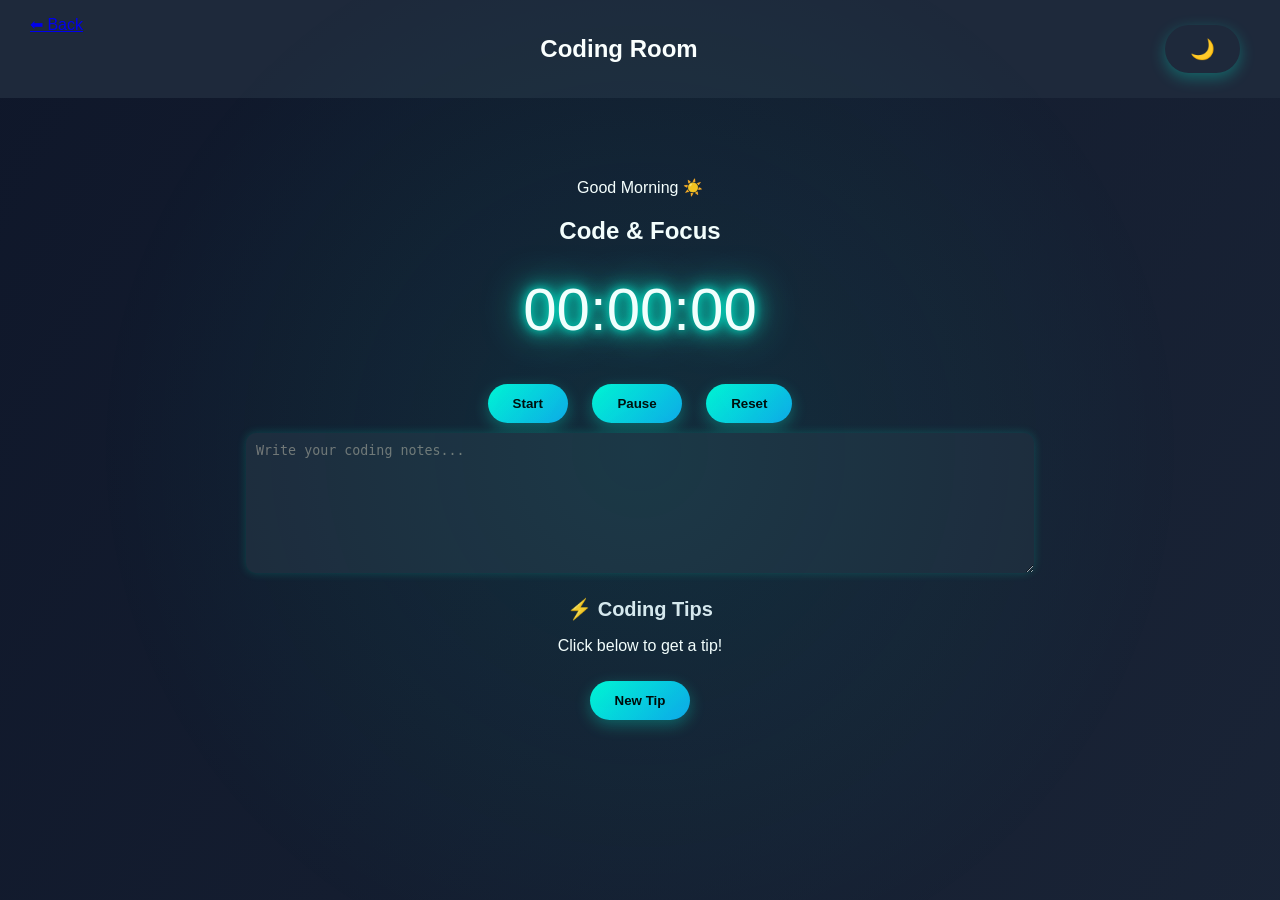
==== codingroom.html @ 342658fb "Add files via upload" ====
<!DOCTYPE html>
<html lang="en">

<head>
<meta charset="UTF-8">
<title>Coding Room</title>
<link rel="stylesheet" href="style.css">
</head>

<body>
<div class="particles">
<span></span>
<span></span>
<span></span>
<span></span>
<span></span>
<span></span>
<span></span>
</div>
<nav>
<a href="index.html">⬅ Back</a>
<h2>Coding Room</h2>
<button onclick="toggleTheme()">🌙</button>
</nav>

<section class="room">
<p id="welcomeMsg"></p>
<h1>Code & Focus</h1>

<div id="timer">00:00:00</div>

<div class="buttons">
<button onclick="startTimer()">Start</button>
<button onclick="pauseTimer()">Pause</button>
<button onclick="resetTimer()">Reset</button>
</div>

<!-- coding area -->
<textarea placeholder="Write your coding notes..."></textarea>
<!-- Code Tips -->
<div class="code-tips">
<h3>⚡ Coding Tips</h3>
<p id="tip">Click below to get a tip!</p>
<button onclick="newTip()">New Tip</button>
</div>

</section>

<script src="timer.js"></script>

</body>
</html>
---- style.css ----
/* RESET */
body{
margin:0;
font-family:Arial;
background:linear-gradient(120deg,#0f172a,#1e293b,#020617);
background-size:300% 300%;
animation:gradientMove 12s ease infinite;
color:white;
text-align:center;
overflow-x:hidden;
}

/* animated gradient */
@keyframes gradientMove{
0%{background-position:0% 50%;}
50%{background-position:100% 50%;}
100%{background-position:0% 50%;}
}

/* ------------------ */
/* FLOATING PARTICLES */
/* ------------------ */

.particles span{
position:absolute;
width:8px;
height:8px;
background:#00f5d4;
border-radius:50%;
box-shadow:
0 0 10px #00f5d4,
0 0 20px #00f5d4,
0 0 40px #00f5d4;
animation:floatUp 15s linear infinite;
}

.particles span:nth-child(1){left:5%;animation-duration:10s;}
.particles span:nth-child(2){left:15%;animation-duration:14s;}
.particles span:nth-child(3){left:25%;animation-duration:12s;}
.particles span:nth-child(4){left:40%;animation-duration:16s;}
.particles span:nth-child(5){left:55%;animation-duration:13s;}
.particles span:nth-child(6){left:70%;animation-duration:18s;}
.particles span:nth-child(7){left:85%;animation-duration:11s;}

@keyframes floatUp{
0%{
transform:translateY(100vh);
opacity:0;
}
20%{
opacity:1;
}
100%{
transform:translateY(-10vh);
opacity:0;
}
}

/* navigation bar */
nav{
display:flex;
justify-content:space-between;
padding:15px 30px;
background:#1e293b;
backdrop-filter:blur(10px);
}

/* room selection section */
.rooms{
margin-top:60px;
}

/* container for room cards */
.room-container{
display:flex;
justify-content:center;
gap:40px;
margin-top:40px;
flex-wrap:wrap;
}

/* room card */
.room-card{
background:#1e293b;
padding:30px;
border-radius:15px;
width:200px;
text-decoration:none;
color:white;
transition:0.3s;
box-shadow:0 0 10px rgba(0,245,212,0.2);
}

.room-card:hover{
background:#00f5d4;
color:black;
transform:translateY(-8px);
box-shadow:0 0 20px #00f5d4;
}

/* room interface */
.room{
margin-top:80px;
}

/* timer style */
#timer{
font-size:60px;
margin:30px;
text-shadow:
0 0 10px #00f5d4,
0 0 20px #00f5d4,
0 0 40px #00f5d4;
}

/* buttons */
button{
padding:10px 20px;
margin:10px;
border:none;
border-radius:10px;
cursor:pointer;
background:#00f5d4;
font-weight:bold;
transition:0.3s;
}

button:hover{
transform:scale(1.1);
box-shadow:0 0 15px #00f5d4;
}

/* coding textarea */
textarea{
width:60%;
height:120px;
border-radius:10px;
padding:10px;
border:none;
background:#1e293b;
color:white;
box-shadow:0 0 10px rgba(0,245,212,0.2);
}
.streak{
background:#1e293b;
padding:20px;
margin:20px auto;
width:250px;
border-radius:15px;
box-shadow:0 0 15px #00f5d4;
}
/* container layout */
.study-features{
display:flex;
justify-content:center;
gap:30px;
flex-wrap:wrap;
margin-top:40px;
}

/* individual floating cards */
.feature-box{
background:rgba(30,41,59,0.8);
backdrop-filter:blur(10px);
padding:20px;
border-radius:15px;
width:250px;
text-align:center;
box-shadow:0 0 15px rgba(0,245,212,0.2);
transition:0.3s;
}

/* hover glow effect */
.feature-box:hover{
transform:translateY(-10px) scale(1.03);
box-shadow:0 0 25px #00f5d4;
}

/* input styling */
.feature-box input{
width:90%;
padding:8px;
margin:10px 0;
border-radius:8px;
border:none;
outline:none;
}

/* button full width */
.feature-box{
background:linear-gradient(145deg,#1e293b,#0f172a);
border-radius:20px;
padding:25px;
width:260px;
text-align:center;
position:relative;

box-shadow:
0 10px 30px rgba(0,0,0,0.6),
inset 0 0 10px rgba(0,255,200,0.1);

transition:all 0.3s ease;
overflow:hidden;
}

/* glowing border effect */
.feature-box::before{
content:"";
position:absolute;
top:-2px;
left:-2px;
right:-2px;
bottom:-2px;
background:linear-gradient(45deg,#00f5d4,#0ea5e9,#00f5d4);
z-index:-1;
border-radius:20px;
opacity:0;
transition:0.3s;
}

.feature-box:hover::before{
opacity:1;
}

.feature-box:hover{
transform:translateY(-10px) scale(1.03);
}
button{
padding:12px 25px;
margin:10px;
border:none;
border-radius:30px;

background:linear-gradient(135deg,#00f5d4,#0ea5e9);
color:black;
font-weight:bold;

cursor:pointer;
transition:0.3s;

box-shadow:0 5px 15px rgba(0,245,212,0.3);
}

button:hover{
transform:translateY(-3px);
box-shadow:0 10px 25px rgba(0,245,212,0.6);
}
.study-features{
display:flex;
justify-content:center;
gap:50px;
flex-wrap:wrap;
margin-top:60px;
}
body::after{
content:"";
position:fixed;
top:0;
left:0;
width:100%;
height:100%;
background:radial-gradient(circle at center, rgba(0,245,212,0.08), transparent 70%);
pointer-events:none;
}
h3{
font-size:20px;
margin-bottom:15px;
color:#e2e8f0;
}
.sound-controls{
margin-top:20px;
}

.sound-controls button{
margin:10px;
}
.particles{
position:fixed;
width:100%;
height:100%;
top:0;
left:0;
z-index:-1;
overflow:hidden;
}
.particles span{
filter:blur(1px);
}
.relax-box{
width:300px;
margin:40px auto;
padding:25px;

background:rgba(30,41,59,0.6);
border-radius:20px;

text-align:center;
color:white;

/* glow effect */
box-shadow:
0 0 20px rgba(0,245,212,0.3),
0 0 40px rgba(0,245,212,0.2),
0 0 60px rgba(0,245,212,0.1);

/* glass effect */
backdrop-filter:blur(12px);

/* smooth animation */
animation:glowPulse 3s ease-in-out infinite;
}

/* glowing animation */
@keyframes glowPulse{
0%{
box-shadow:
0 0 15px rgba(0,245,212,0.2),
0 0 30px rgba(0,245,212,0.2);
}
50%{
box-shadow:
0 0 30px rgba(0,245,212,0.5),
0 0 60px rgba(0,245,212,0.4);
}
100%{
box-shadow:
0 0 15px rgba(0,245,212,0.2),
0 0 30px rgba(0,245,212,0.2);
}
}
#breathText{
font-size:20px;
margin-top:15px;
color:#00f5d4;
animation:fadeBreath 3s infinite;
}

@keyframes fadeBreath{
0%{opacity:0.3;}
50%{opacity:1;}
100%{opacity:0.3;}
}
/* AI BOX IMPROVEMENT */
.ai-box{
display:flex;
flex-direction:column;
justify-content:space-between;
}

/* chat display area */
.ai-chat{
background:#0f172a;
border-radius:10px;
padding:10px;
height:100px;
overflow-y:auto;
margin-bottom:10px;

box-shadow:inset 0 0 10px rgba(0,245,212,0.2);
}

/* input + button layout */
.ai-input{
display:flex;
gap:5px;
}

/* input styling */
.ai-input input{
flex:1;
padding:10px;
border-radius:10px;
border:none;
outline:none;
background:#020617;
color:white;
}

/* send button */
.ai-input button{
width:45px;
border-radius:10px;
padding:0;
font-size:18px;
}
.light-mode{
background:#f1f5f9;
color:black;
}

.light-mode .room-card,
.light-mode .feature-box{
background:white;
color:black;
}
nav button{
background:none;
border:none;
font-size:20px;
cursor:pointer;
color:#00f5d4;
}
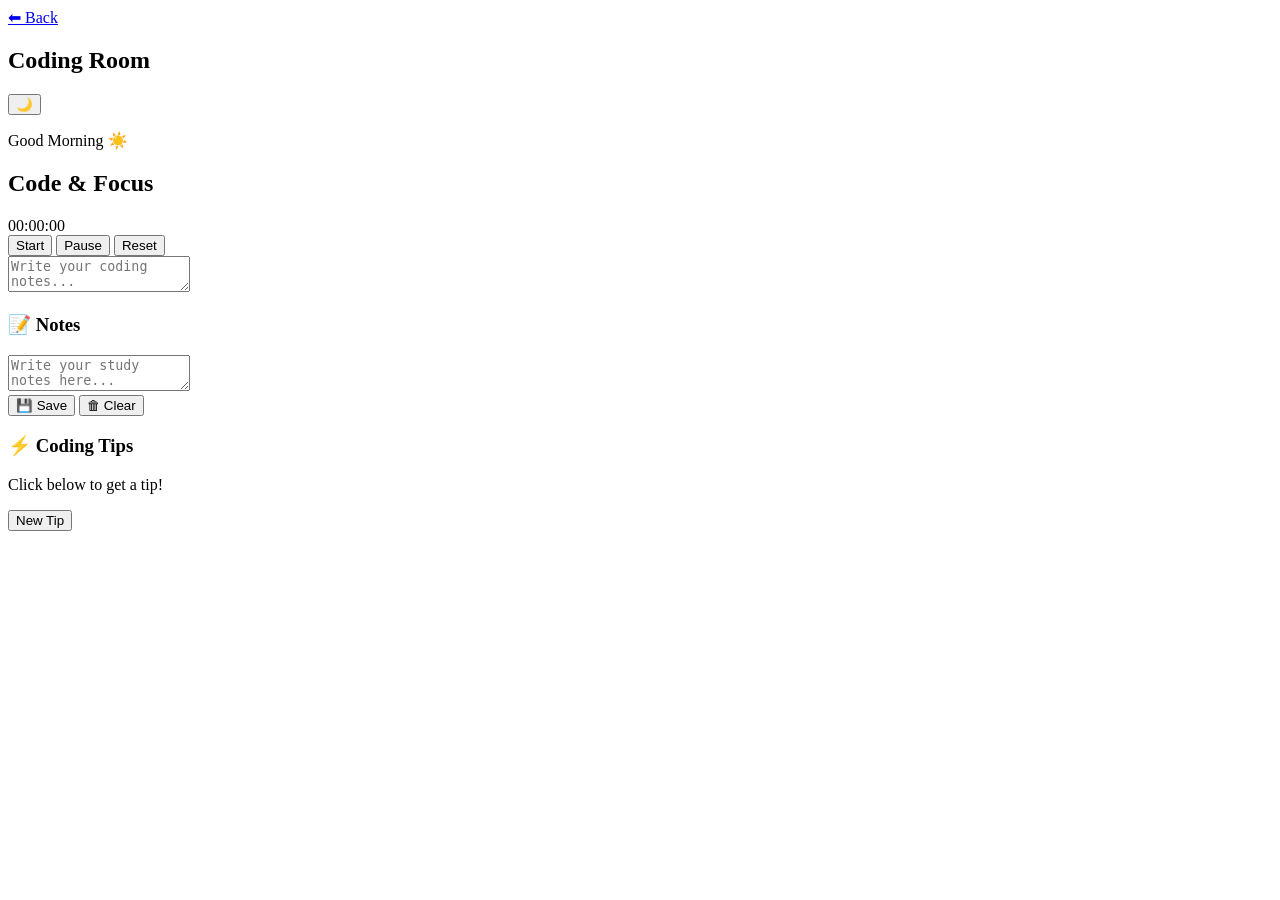
==== commit aca57fd5: "Enhance coding room with notes feature and fixed multiple minor errors" ====
--- a/codingroom.html
+++ b/codingroom.html
@@ -1,13 +1,12 @@
-<!DOCTYPE html>
+<!DOCTYPE html> 
 <html lang="en">
+<head>
+    <meta charset="UTF-8">
+    <meta name="viewport" content="width=device-width, initial-scale=1.0">
+    <title>Document</title>
+</head>
+<body>
 
-<head>
-<meta charset="UTF-8">
-<title>Coding Room</title>
-<link rel="stylesheet" href="style.css">
-</head>
-
-<body>
 <div class="particles">
 <span></span>
 <span></span>
@@ -17,6 +16,7 @@
 <span></span>
 <span></span>
 </div>
+
 <nav>
 <a href="index.html">⬅ Back</a>
 <h2>Coding Room</h2>
@@ -28,7 +28,6 @@
 <h1>Code & Focus</h1>
 
 <div id="timer">00:00:00</div>
-
 <div class="buttons">
 <button onclick="startTimer()">Start</button>
 <button onclick="pauseTimer()">Pause</button>
@@ -37,6 +36,18 @@
 
 <!-- coding area -->
 <textarea placeholder="Write your coding notes..."></textarea>
+
+<!-- ✅ Notes Section -->
+<div class="notes-section">
+    <h3>📝 Notes</h3>
+    <textarea id="notesArea" placeholder="Write your study notes here..."></textarea>
+
+    <div class="notes-buttons">
+        <button onclick="saveNotes()">💾 Save</button>
+        <button onclick="clearNotes()">🗑 Clear</button>
+    </div>
+</div>
+
 <!-- Code Tips -->
 <div class="code-tips">
 <h3>⚡ Coding Tips</h3>
@@ -48,5 +59,26 @@
 
 <script src="timer.js"></script>
 
+<!-- ✅ Notes Script -->
+<script>
+window.onload = function () {
+    const savedNotes = localStorage.getItem("studyNotes");
+    if (savedNotes) {
+        document.getElementById("notesArea").value = savedNotes;
+    }
+};
+
+function saveNotes() {
+    const notes = document.getElementById("notesArea").value;
+    localStorage.setItem("studyNotes", notes);
+    alert("Notes saved!");
+}
+
+function clearNotes() {
+    document.getElementById("notesArea").value = "";
+    localStorage.removeItem("studyNotes");
+}
+</script>
+
 </body>
-</html>+</html>
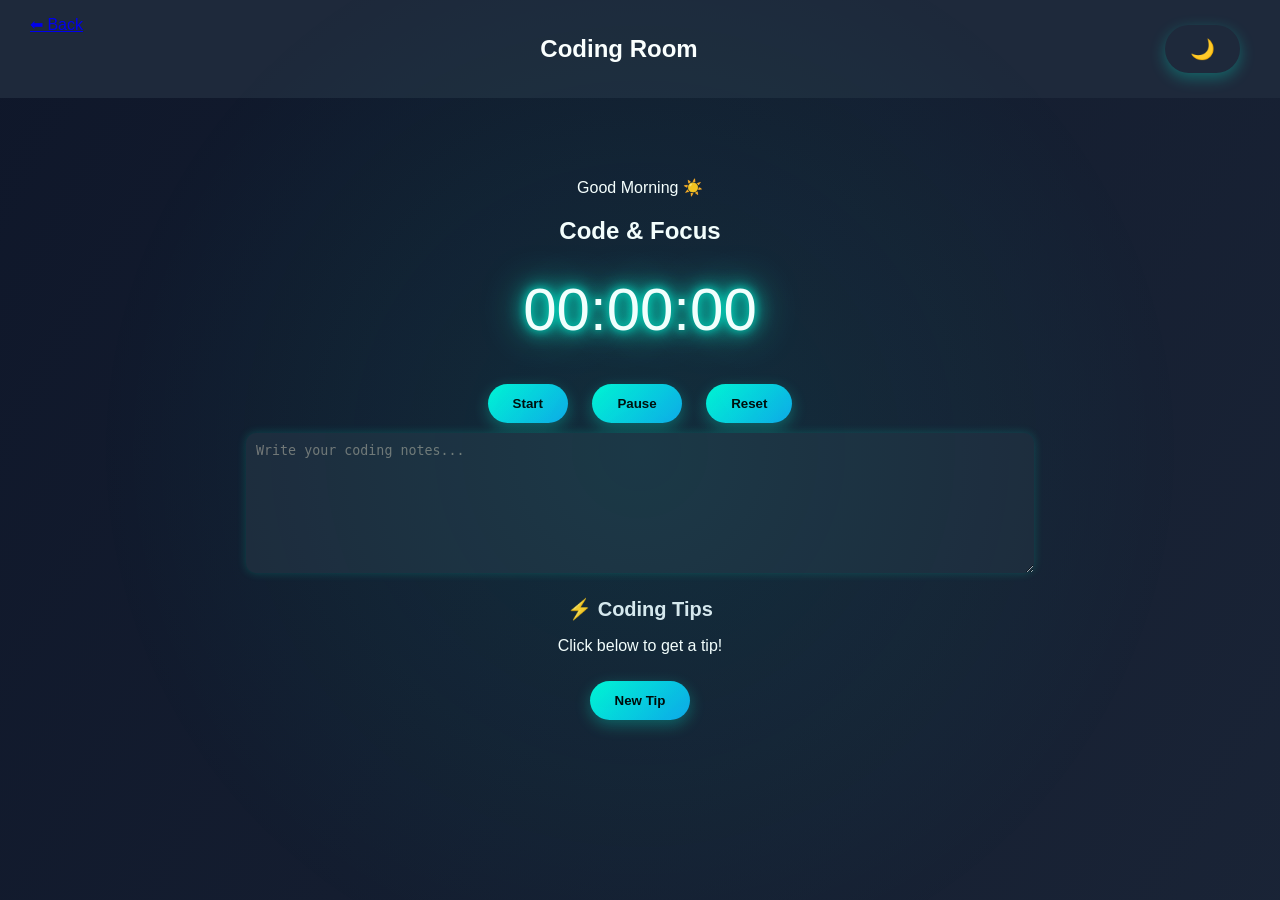
==== commit 4fc9ac7e: "Add files via upload" ====
--- a/codingroom.html
+++ b/codingroom.html
@@ -1,12 +1,13 @@
-<!DOCTYPE html> 
+<!DOCTYPE html>
 <html lang="en">
+
 <head>
-    <meta charset="UTF-8">
-    <meta name="viewport" content="width=device-width, initial-scale=1.0">
-    <title>Document</title>
+<meta charset="UTF-8">
+<title>Coding Room</title>
+<link rel="stylesheet" href="style.css">
 </head>
+
 <body>
-
 <div class="particles">
 <span></span>
 <span></span>
@@ -16,7 +17,6 @@
 <span></span>
 <span></span>
 </div>
-
 <nav>
 <a href="index.html">⬅ Back</a>
 <h2>Coding Room</h2>
@@ -28,6 +28,7 @@
 <h1>Code & Focus</h1>
 
 <div id="timer">00:00:00</div>
+
 <div class="buttons">
 <button onclick="startTimer()">Start</button>
 <button onclick="pauseTimer()">Pause</button>
@@ -36,18 +37,6 @@
 
 <!-- coding area -->
 <textarea placeholder="Write your coding notes..."></textarea>
-
-<!-- ✅ Notes Section -->
-<div class="notes-section">
-    <h3>📝 Notes</h3>
-    <textarea id="notesArea" placeholder="Write your study notes here..."></textarea>
-
-    <div class="notes-buttons">
-        <button onclick="saveNotes()">💾 Save</button>
-        <button onclick="clearNotes()">🗑 Clear</button>
-    </div>
-</div>
-
 <!-- Code Tips -->
 <div class="code-tips">
 <h3>⚡ Coding Tips</h3>
@@ -59,26 +48,5 @@
 
 <script src="timer.js"></script>
 
-<!-- ✅ Notes Script -->
-<script>
-window.onload = function () {
-    const savedNotes = localStorage.getItem("studyNotes");
-    if (savedNotes) {
-        document.getElementById("notesArea").value = savedNotes;
-    }
-};
-
-function saveNotes() {
-    const notes = document.getElementById("notesArea").value;
-    localStorage.setItem("studyNotes", notes);
-    alert("Notes saved!");
-}
-
-function clearNotes() {
-    document.getElementById("notesArea").value = "";
-    localStorage.removeItem("studyNotes");
-}
-</script>
-
 </body>
-</html>
+</html>
--- a/style.css
+++ b/style.css
@@ -0,0 +1,402 @@
+/* RESET */
+body{
+margin:0;
+font-family:Arial;
+background:linear-gradient(120deg,#0f172a,#1e293b,#020617);
+background-size:300% 300%;
+animation:gradientMove 12s ease infinite;
+color:white;
+text-align:center;
+overflow-x:hidden;
+}
+
+/* animated gradient */
+@keyframes gradientMove{
+0%{background-position:0% 50%;}
+50%{background-position:100% 50%;}
+100%{background-position:0% 50%;}
+}
+
+/* ------------------ */
+/* FLOATING PARTICLES */
+/* ------------------ */
+
+.particles span{
+position:absolute;
+width:8px;
+height:8px;
+background:#00f5d4;
+border-radius:50%;
+box-shadow:
+0 0 10px #00f5d4,
+0 0 20px #00f5d4,
+0 0 40px #00f5d4;
+animation:floatUp 15s linear infinite;
+}
+
+.particles span:nth-child(1){left:5%;animation-duration:10s;}
+.particles span:nth-child(2){left:15%;animation-duration:14s;}
+.particles span:nth-child(3){left:25%;animation-duration:12s;}
+.particles span:nth-child(4){left:40%;animation-duration:16s;}
+.particles span:nth-child(5){left:55%;animation-duration:13s;}
+.particles span:nth-child(6){left:70%;animation-duration:18s;}
+.particles span:nth-child(7){left:85%;animation-duration:11s;}
+
+@keyframes floatUp{
+0%{
+transform:translateY(100vh);
+opacity:0;
+}
+20%{
+opacity:1;
+}
+100%{
+transform:translateY(-10vh);
+opacity:0;
+}
+}
+
+/* navigation bar */
+nav{
+display:flex;
+justify-content:space-between;
+padding:15px 30px;
+background:#1e293b;
+backdrop-filter:blur(10px);
+}
+
+/* room selection section */
+.rooms{
+margin-top:60px;
+}
+
+/* container for room cards */
+.room-container{
+display:flex;
+justify-content:center;
+gap:40px;
+margin-top:40px;
+flex-wrap:wrap;
+}
+
+/* room card */
+.room-card{
+background:#1e293b;
+padding:30px;
+border-radius:15px;
+width:200px;
+text-decoration:none;
+color:white;
+transition:0.3s;
+box-shadow:0 0 10px rgba(0,245,212,0.2);
+}
+
+.room-card:hover{
+background:#00f5d4;
+color:black;
+transform:translateY(-8px);
+box-shadow:0 0 20px #00f5d4;
+}
+
+/* room interface */
+.room{
+margin-top:80px;
+}
+
+/* timer style */
+#timer{
+font-size:60px;
+margin:30px;
+text-shadow:
+0 0 10px #00f5d4,
+0 0 20px #00f5d4,
+0 0 40px #00f5d4;
+}
+
+/* buttons */
+button{
+padding:10px 20px;
+margin:10px;
+border:none;
+border-radius:10px;
+cursor:pointer;
+background:#00f5d4;
+font-weight:bold;
+transition:0.3s;
+}
+
+button:hover{
+transform:scale(1.1);
+box-shadow:0 0 15px #00f5d4;
+}
+
+/* coding textarea */
+textarea{
+width:60%;
+height:120px;
+border-radius:10px;
+padding:10px;
+border:none;
+background:#1e293b;
+color:white;
+box-shadow:0 0 10px rgba(0,245,212,0.2);
+}
+.streak{
+background:#1e293b;
+padding:20px;
+margin:20px auto;
+width:250px;
+border-radius:15px;
+box-shadow:0 0 15px #00f5d4;
+}
+/* container layout */
+.study-features{
+display:flex;
+justify-content:center;
+gap:30px;
+flex-wrap:wrap;
+margin-top:40px;
+}
+
+/* individual floating cards */
+.feature-box{
+background:rgba(30,41,59,0.8);
+backdrop-filter:blur(10px);
+padding:20px;
+border-radius:15px;
+width:250px;
+text-align:center;
+box-shadow:0 0 15px rgba(0,245,212,0.2);
+transition:0.3s;
+}
+
+/* hover glow effect */
+.feature-box:hover{
+transform:translateY(-10px) scale(1.03);
+box-shadow:0 0 25px #00f5d4;
+}
+
+/* input styling */
+.feature-box input{
+width:90%;
+padding:8px;
+margin:10px 0;
+border-radius:8px;
+border:none;
+outline:none;
+}
+
+/* button full width */
+.feature-box{
+background:linear-gradient(145deg,#1e293b,#0f172a);
+border-radius:20px;
+padding:25px;
+width:260px;
+text-align:center;
+position:relative;
+
+box-shadow:
+0 10px 30px rgba(0,0,0,0.6),
+inset 0 0 10px rgba(0,255,200,0.1);
+
+transition:all 0.3s ease;
+overflow:hidden;
+}
+
+/* glowing border effect */
+.feature-box::before{
+content:"";
+position:absolute;
+top:-2px;
+left:-2px;
+right:-2px;
+bottom:-2px;
+background:linear-gradient(45deg,#00f5d4,#0ea5e9,#00f5d4);
+z-index:-1;
+border-radius:20px;
+opacity:0;
+transition:0.3s;
+}
+
+.feature-box:hover::before{
+opacity:1;
+}
+
+.feature-box:hover{
+transform:translateY(-10px) scale(1.03);
+}
+button{
+padding:12px 25px;
+margin:10px;
+border:none;
+border-radius:30px;
+
+background:linear-gradient(135deg,#00f5d4,#0ea5e9);
+color:black;
+font-weight:bold;
+
+cursor:pointer;
+transition:0.3s;
+
+box-shadow:0 5px 15px rgba(0,245,212,0.3);
+}
+
+button:hover{
+transform:translateY(-3px);
+box-shadow:0 10px 25px rgba(0,245,212,0.6);
+}
+.study-features{
+display:flex;
+justify-content:center;
+gap:50px;
+flex-wrap:wrap;
+margin-top:60px;
+}
+body::after{
+content:"";
+position:fixed;
+top:0;
+left:0;
+width:100%;
+height:100%;
+background:radial-gradient(circle at center, rgba(0,245,212,0.08), transparent 70%);
+pointer-events:none;
+}
+h3{
+font-size:20px;
+margin-bottom:15px;
+color:#e2e8f0;
+}
+.sound-controls{
+margin-top:20px;
+}
+
+.sound-controls button{
+margin:10px;
+}
+.particles{
+position:fixed;
+width:100%;
+height:100%;
+top:0;
+left:0;
+z-index:-1;
+overflow:hidden;
+}
+.particles span{
+filter:blur(1px);
+}
+.relax-box{
+width:300px;
+margin:40px auto;
+padding:25px;
+
+background:rgba(30,41,59,0.6);
+border-radius:20px;
+
+text-align:center;
+color:white;
+
+/* glow effect */
+box-shadow:
+0 0 20px rgba(0,245,212,0.3),
+0 0 40px rgba(0,245,212,0.2),
+0 0 60px rgba(0,245,212,0.1);
+
+/* glass effect */
+backdrop-filter:blur(12px);
+
+/* smooth animation */
+animation:glowPulse 3s ease-in-out infinite;
+}
+
+/* glowing animation */
+@keyframes glowPulse{
+0%{
+box-shadow:
+0 0 15px rgba(0,245,212,0.2),
+0 0 30px rgba(0,245,212,0.2);
+}
+50%{
+box-shadow:
+0 0 30px rgba(0,245,212,0.5),
+0 0 60px rgba(0,245,212,0.4);
+}
+100%{
+box-shadow:
+0 0 15px rgba(0,245,212,0.2),
+0 0 30px rgba(0,245,212,0.2);
+}
+}
+#breathText{
+font-size:20px;
+margin-top:15px;
+color:#00f5d4;
+animation:fadeBreath 3s infinite;
+}
+
+@keyframes fadeBreath{
+0%{opacity:0.3;}
+50%{opacity:1;}
+100%{opacity:0.3;}
+}
+/* AI BOX IMPROVEMENT */
+.ai-box{
+display:flex;
+flex-direction:column;
+justify-content:space-between;
+}
+
+/* chat display area */
+.ai-chat{
+background:#0f172a;
+border-radius:10px;
+padding:10px;
+height:100px;
+overflow-y:auto;
+margin-bottom:10px;
+
+box-shadow:inset 0 0 10px rgba(0,245,212,0.2);
+}
+
+/* input + button layout */
+.ai-input{
+display:flex;
+gap:5px;
+}
+
+/* input styling */
+.ai-input input{
+flex:1;
+padding:10px;
+border-radius:10px;
+border:none;
+outline:none;
+background:#020617;
+color:white;
+}
+
+/* send button */
+.ai-input button{
+width:45px;
+border-radius:10px;
+padding:0;
+font-size:18px;
+}
+.light-mode{
+background:#f1f5f9;
+color:black;
+}
+
+.light-mode .room-card,
+.light-mode .feature-box{
+background:white;
+color:black;
+}
+nav button{
+background:none;
+border:none;
+font-size:20px;
+cursor:pointer;
+color:#00f5d4;
+}
